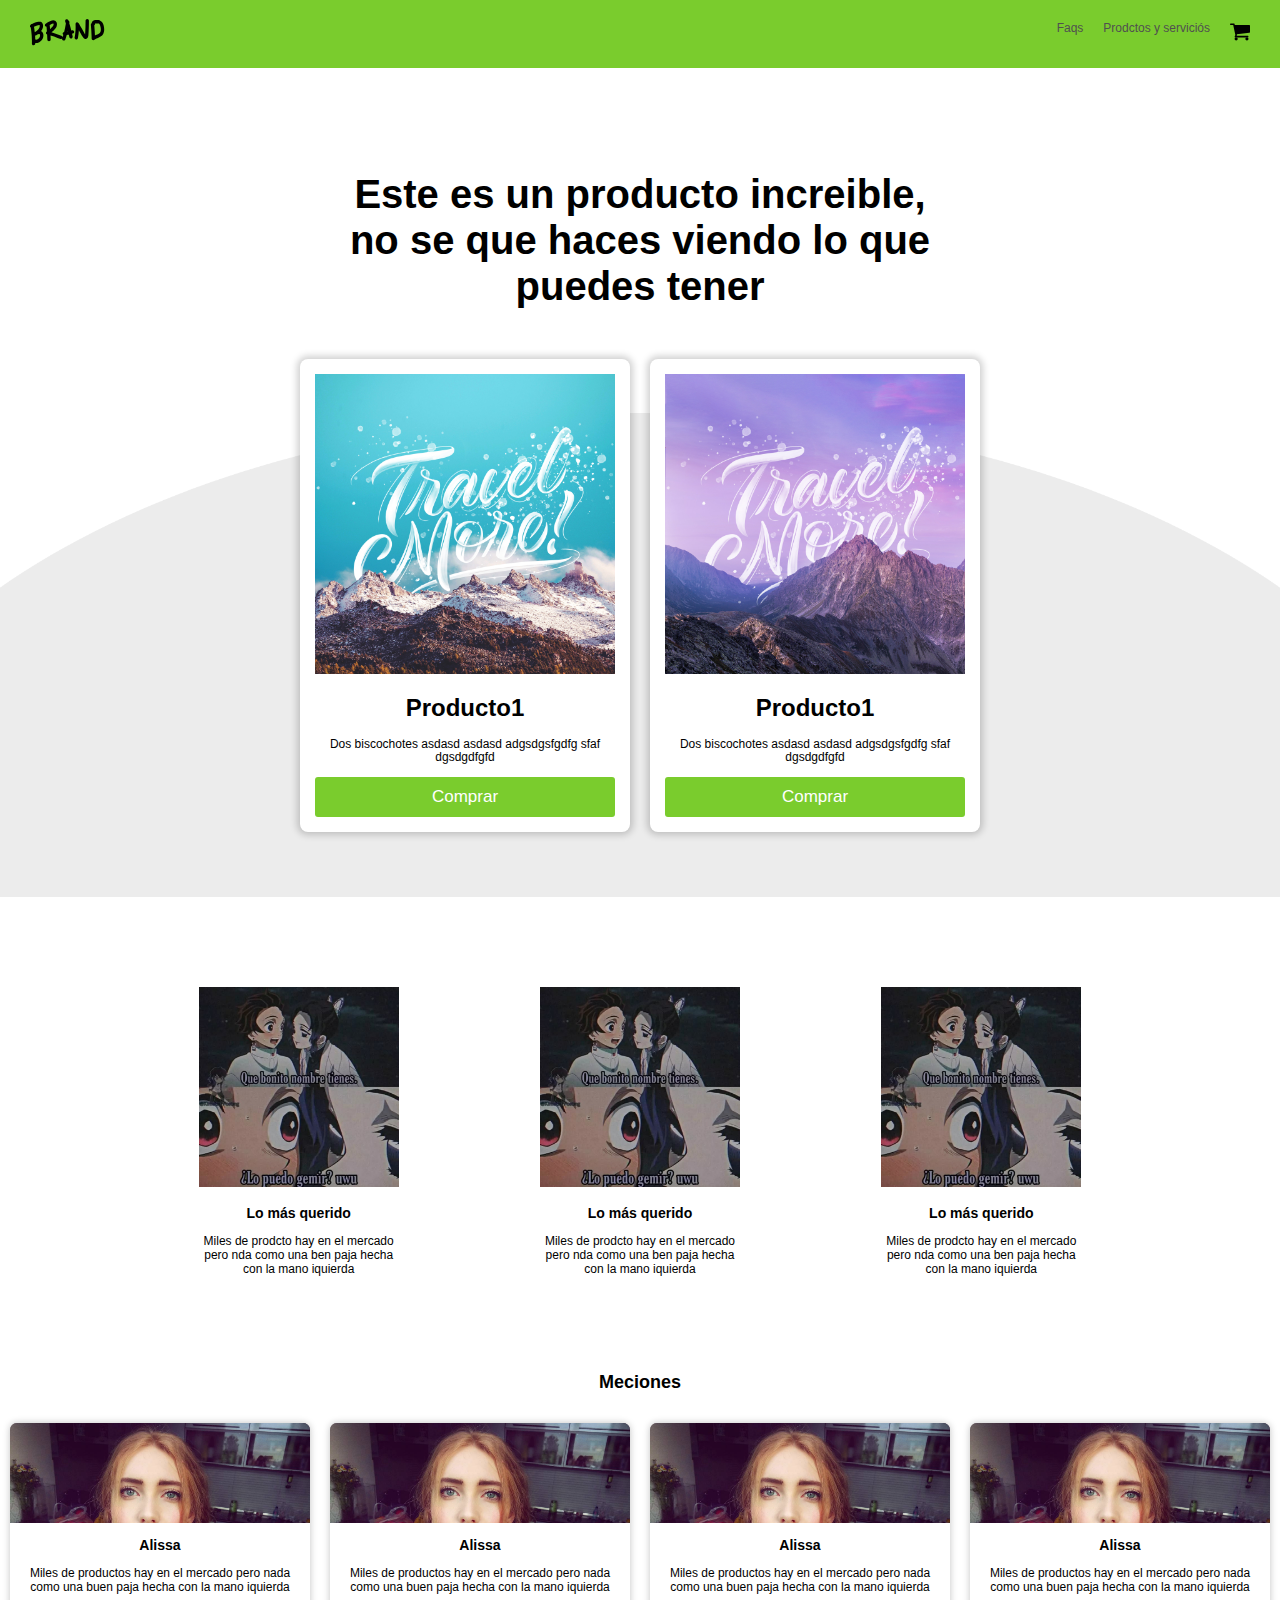
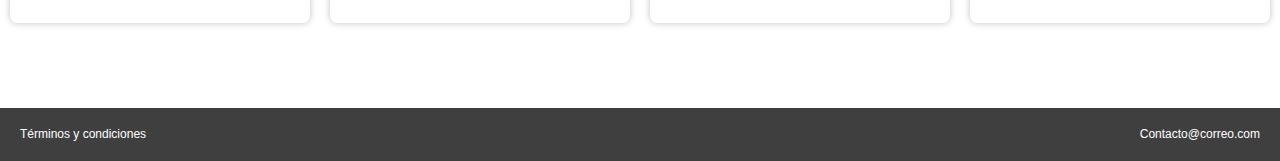
==== index.html @ cdfe1f4c "Proyecto Completo" ====
<!DOCTYPE html>
<html lang="en">
  <head>
    <meta charset="UTF-8" />
    <meta name="viewport" content="width=device-width, initial-scale=1.0" />
    <meta http-equiv="X-UA-Compatible" content="ie=edge" />
    <title>NavBar</title>
    <!-- <link rel="stylesheet" href="https://stackpath.bootstrapcdn.com/bootstrap/4.4.1/css/bootstrap.min.css" integrity="sha384-Vkoo8x4CGsO3+Hhxv8T/Q5PaXtkKtu6ug5TOeNV6gBiFeWPGFN9MuhOf23Q9Ifjh" crossorigin="anonymous"> -->
    <link rel="stylesheet" href="./css/estilos.css" />
    <link rel="stylesheet" href="./css/Normalize.css" />
    <link rel="stylesheet" href="./css/mobile.css" />
    <link rel="stylesheet" href="./css/animation.css" />
  </head>

  <body>
    <nav class="fadeInDown">
      <div class="brand_image">
        <img src="./images/logo.png" alt="logo" />
      </div>
      <div class="nav_options">
        <ul>
          <li><a href="#">Faqs</a></li>
          <li><a href="#">Prodctos y serviciós</a></li>
          <li>
            <a href="#"><img src="./images/Carrito.svg" height="20px"/></a>
          </li>
        </ul>
      </div>
    </nav>

    <div class="main-section fadeIn">
      <H1> Este es un producto increible, no se que haces viendo lo que puedes tener </H1>

    </div>
<div class="podructs fadeIn">
  <div class="product fadeInUp">
    <div class="content">
      <div class="image-conten">
        <img src="./images/azul.jpg" width="300px">
      </div>
      <h1>Producto1</h1>
      <p>Dos biscochotes asdasd asdasd adgsdgsfgdfg sfaf dgsdgdfgfd </p>
      <a href="Formulario.html">
        <button href="#" class="main-botton">Comprar</button>
      </a>
    </div>

  </div>
  <div class="product fadeInUp">
    <div class="content">
      <div class="image-conten">
        <img src="./images/morado.jpg" width="300px">
      </div>
      <h1>Producto1</h1>
      <p>Dos biscochotes  asdasd asdasd adgsdgsfgdfg sfaf dgsdgdfgfd</p>
      <a href="Formulario.html">
        <button href="#" class="main-botton">Comprar</button>
      </a>
    </div>
  </div>
</div>


<div class="item-container">

<div class="lomas">

    
  <div class="item">
    <img class="image-item" src="./images/imagen.jpg">
    <h3>Lo más querido</h3>
    <p>Miles de prodcto hay en el mercado pero nda como una ben paja hecha con la mano iquierda</p>
  </div>
  <div class="item">
    <img class="image-item" src="./images/imagen.jpg">
    <h3>Lo más querido</h3>
    <p>Miles de prodcto hay en el mercado pero nda como una ben paja hecha con la mano iquierda</p>
  </div>
  <div class="item">
    <img class="image-item" src="./images/imagen.jpg">
    <h3>Lo más querido</h3>
    <p>Miles de prodcto hay en el mercado pero nda como una ben paja hecha con la mano iquierda</p>
  </div>


</div>

</div>



<div class="titulo-menciones">
  <h2>Meciones</h2>
</div>

<div class="meciones">

  <div class="mencion-box">
    <div class="image-marco">
      <img  class="image-mencionado" src="./images/Alisa.jpg" alt="">
    </div>
    <h3>Alissa</h3>
    <p>Miles de productos hay en el mercado pero nada como una buen paja hecha con la mano iquierda</p>
  </div>

  <div class="mencion-box">
    <div class="image-marco">
      <img  class="image-mencionado" src="./images/Alisa.jpg" alt="">
    </div>
    <h3>Alissa</h3>
    <p>Miles de productos hay en el mercado pero nada como una buen paja hecha con la mano iquierda</p>
  </div>
  
  <div class="mencion-box">
    <div class="image-marco">
      <img  class="image-mencionado" src="./images/Alisa.jpg" alt="">
    </div>
    <h3>Alissa</h3>
    <p>Miles de productos hay en el mercado pero nada como una buen paja hecha con la mano iquierda</p>
  </div>

  <div class="mencion-box">
    <div class="image-marco">
      <img  class="image-mencionado" src="./images/Alisa.jpg" alt="">
    </div>
    <h3>Alissa</h3>
    <p>Miles de productos hay en el mercado pero nada como una buen paja hecha con la mano iquierda</p>
  </div>

  
</div>
<footer>
   <a href="#"> Términos y condiciones </a>
   <a href="mailto:Contacto@correo.com"> Contacto@correo.com </a>
</footer>
    <script src="js/script.js"></script>
  </body>
</html>
---- css/estilos.css ----
html,
body {
  padding: 0;
  margin: 0;
  font-family: Helvetica, sans-serif;
  font-size: 12px;
}

nav {
  display: flex;
  background-color: #7acc2d;
  padding: 10px;
  color: white;
  justify-content: space-between;
  align-items: center;
}

nav ul {
  display: flex;
}

nav li {
  padding-right: 20px;
  list-style: none;
}

.brand_image {
  padding-left: 20px;
}

nav li a {
  color: rgb(80, 80, 80);
  text-decoration: none;
}

nav li a:hover {
  color: white;
}
label {
  font-size: 11px;
  padding-bottom: 5px;
}
.main-section {
  padding: 6% 27%;
  text-align: center;
  font-size: 20px;
  /* background-color: tomato; */
}

.podructs {
  background-image: url("../images/fondo_curva.png");
  max-height: 100px;
  background-size: cover;
  background-position: center top;
  display: flex;
  /* width: 100vh;s */
  padding: 15% 30%;
  /* padding: 150px; */
  /* align-items: center; */
  /* background-color: rgb(22, 255, 255); */
  justify-content: center;
  margin-bottom: 20px;
}
.product {
  padding: 10px;
  margin-top: -50%;
  /* background-color: yellow; */
  height: 600px;
  margin-bottom: 60px;
}
.product .content {
  background-color: white;
  padding: 15px;
  text-align: center;
  box-shadow: 0 0 7px 3px rgba(0, 0, 0, 0.19);
  border-radius: 8px;
  margin-bottom: 40px;
}
.image-conten {
  text-align: center;
}
.main-botton {
  text-decoration: none;
  color: white;
  width: 100%;
  border: none;
  font-size: 17px;
  background-color: #7acc2d;
  border-radius: 3px;
  padding: 10px;
  cursor: pointer;
}
.main-botton:hover {
  background-color: #539614;
}

.item-container {
  /* background-color: violet; */
  /* padding: 10px; */
  display: flex;
  width: 100%;
  justify-content: center;
  height: 440px;
}

.lomas {
  width: 100%;
  height: inherit;
  align-items: center;
  justify-content: space-around;
  display: flex;
  flex-wrap: wrap;
  padding-left: 10%;
  padding-right: 10%;
  /* background-color: thistle; */
}

.item {
  width: 200px;
  height: 300px;
  /* padding: 500px; */
  text-align: center;
  /* padding-left: 20px; */
  /* background-color: rgb(71, 187, 255); */
  margin: 15px 10px;
}

.image-item {
  height: 200px;
}

.titulo-menciones {
  width: 100%;
  display: flex;
  align-items: center;
  justify-content: center;
}

.titulo-menciones h2 {
  display: flex;
}
.meciones {
  display: flex;
  width: 100%;
  height: 200px;
  display: flex;
  justify-content: center;
  text-align: center;
  /* background-color: tomato; */
  flex-wrap: wrap;
  padding-bottom: 100px;
}

.mencion-box {
  width: 300px;
  height: 200px;
  background-color: rgb(238, 236, 236);
  margin: 15px 10px;
  /* padding: 0px 10px; */
  background-color: white;
  justify-content: center;
  align-items: center;
  border-radius: 7px;
  box-shadow: 0 0 7px rgba(19, 19, 19, 0.26);
}

.image-marco {
  border-top-left-radius: inherit;
  border-top-right-radius: inherit;
  /* width: 300px; */
  height: 100px;
  overflow: hidden;
  /* background-color: lightcoral; */
  background-image: url("../images/Alisa.jpg");
}

.image-mencionado {
  /* width: 300px; */
  width: 100%;
  height: 100%;
  object-fit: cover;
  object-position: center top;
}

.mencion-box p {
  padding: 0px 10px;
}
.modulo_pago {
  background-color: white;
  box-shadow: 0 0 7px rgba(19, 19, 19, 0.26);
  padding: 10px;
}
.modulo_pago_images img {
  width: 100%;
}
.modulo_pago_images {
  max-width: 260px;
  text-align: center;
  width: 100%;
  margin: auto;
}
footer {
  background-color: rgb(63, 63, 63);
  display: flex;
  justify-content: space-between;
  align-items: center;
  /* position: absolute;
  bottom: 0; */
}
footer a {
  text-decoration: none;
  color: white;
  padding: 20px;
  /* font-weight: 600; */
}

.modulo_pago input{
  margin-top: 10px;
  width: 100%;
  height: 35px;
  border-radius: 2px;
  border: 1px solid;
}

.data {
  margin-top: 10px;
  width: 100%;
  padding: 5px;
  border-radius: 2px;
  border-radius: black;
  box-sizing: border-box;
}

.modulo_pago .main-botton {
  margin-top: 10px;
  text-align: center;
  justify-content: center;
}
---- css/mobile.css ----
@media (max-width: 600px) {
  body {
    background-color: lawngreen;
  }

  .products {
    flex-wrap: wrap;
    height: auto;
  }
  .product {
      
  }
}
---- css/animation.css ----
.fadeIn {
    -webkit-animation-duration: 4s;
  /* animation-duration: 4s; */
  /* animation-fill-mode: both; */
  -webkit-animation-fill-mode: both;
  -webkit-animation-name: fadeIn;
  /* animation-name: FadeIn; */
}
@keyframes fadeIn {
  from {
    opacity: 0;
  }
  to {
    opacity: 1;
  }
}

.fadeInDown {
    -webkit-animation-duration: 1s;
    /* animation-duration: 4s; */
    /* animation-fill-mode: both; */
    -webkit-animation-fill-mode: both;
    -webkit-animation-name: fadeInDown;
    /* animation-name: FadeIn; */
}

@keyframes fadeInDown {
    from {
      opacity: 0;
      -webkit-transform:translate3d(0, -100%,0) ;
      transform:translate3d(0, -100%,0) ;
    }
    to {
        opacity: 1;
        -webkit-transform:translate3d(0,0,0) ;
        transform:translate3d(0,0,0) ;
}
}

.fadeInUp {
    -webkit-animation-duration: 1s;
    /* animation-duration: 4s; */
    /* animation-fill-mode: both; */
    -webkit-animation-fill-mode: both;
    -webkit-animation-name: fadeInUp;
    /* animation-name: FadeIn; */
}

@keyframes fadeInUp {
    from {
      opacity: 0;
      -webkit-transform:translate3d(0,100%,0) ;
      transform:translate3d(0,100%,0) ;
    }
    to {
        opacity: 1;
        -webkit-transform:translate3d(0,0,0) ;
        transform:translate3d(0,0,0) ;
}
}
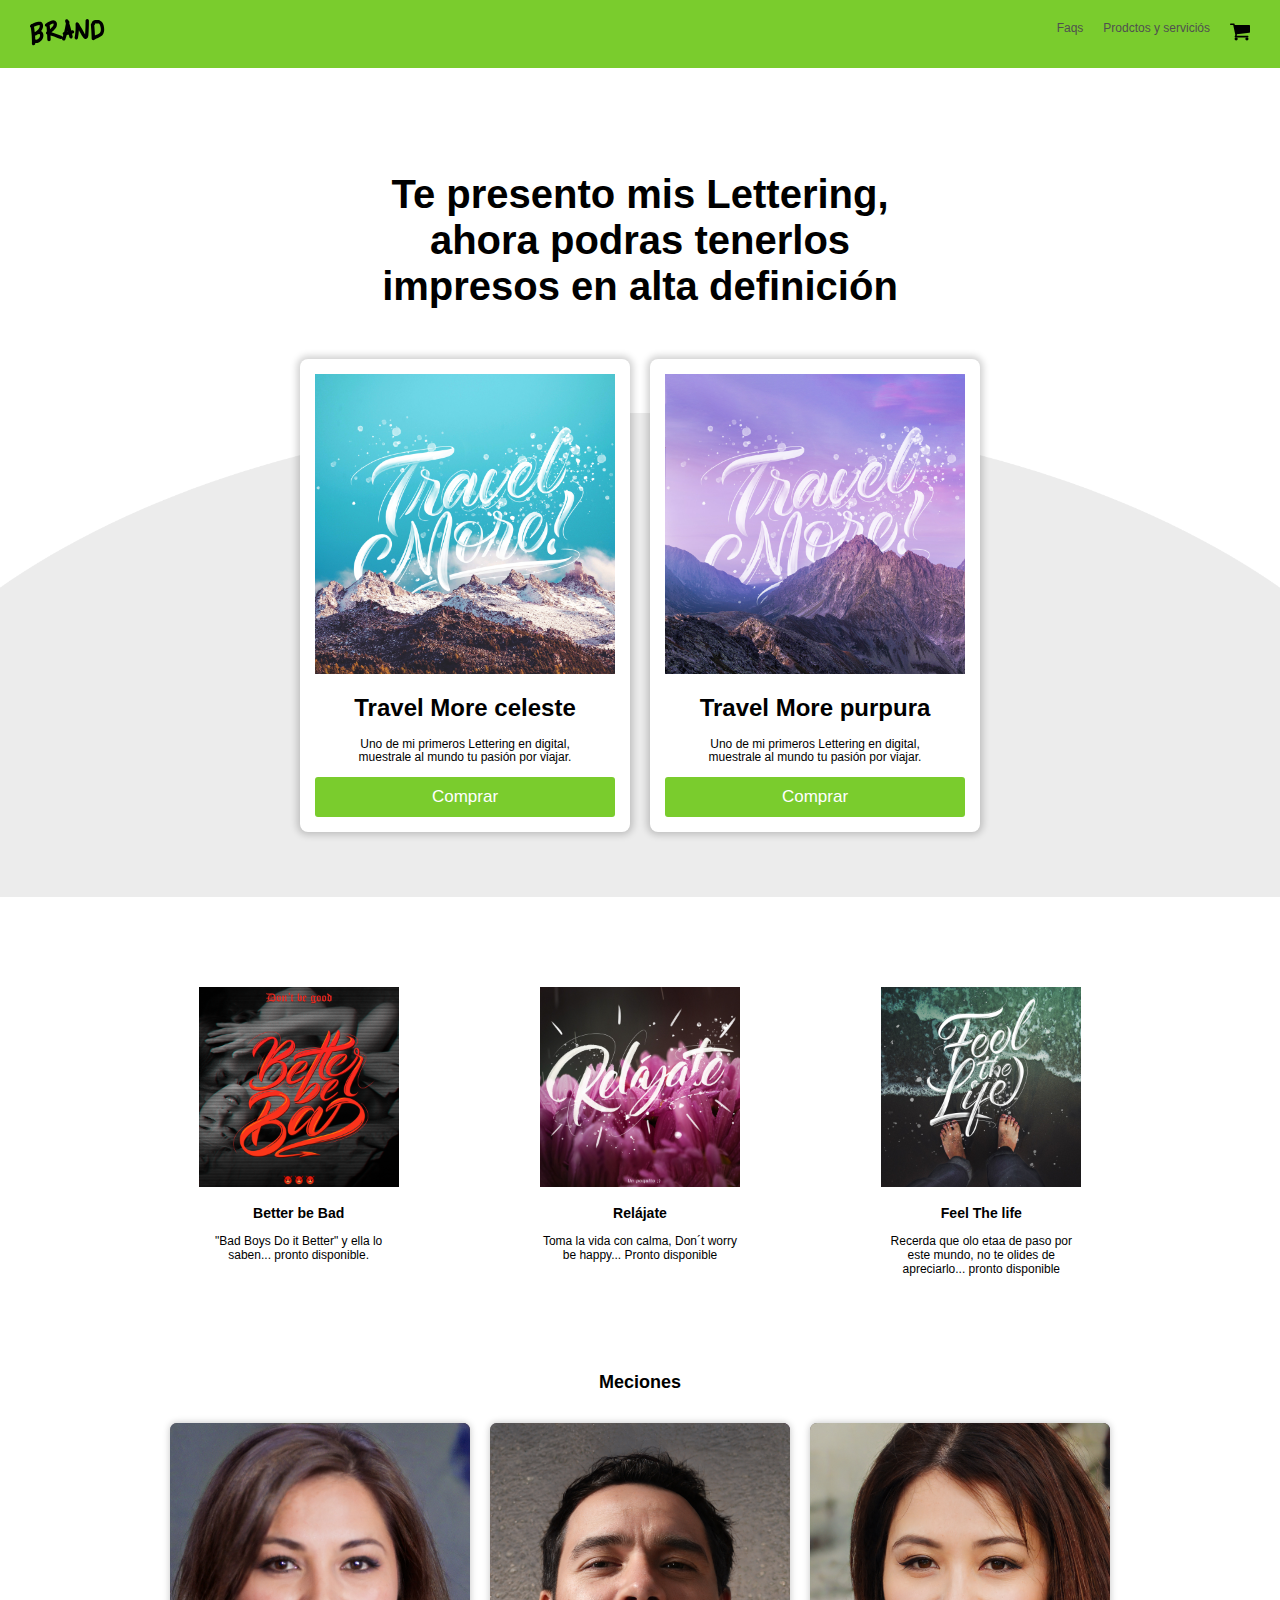
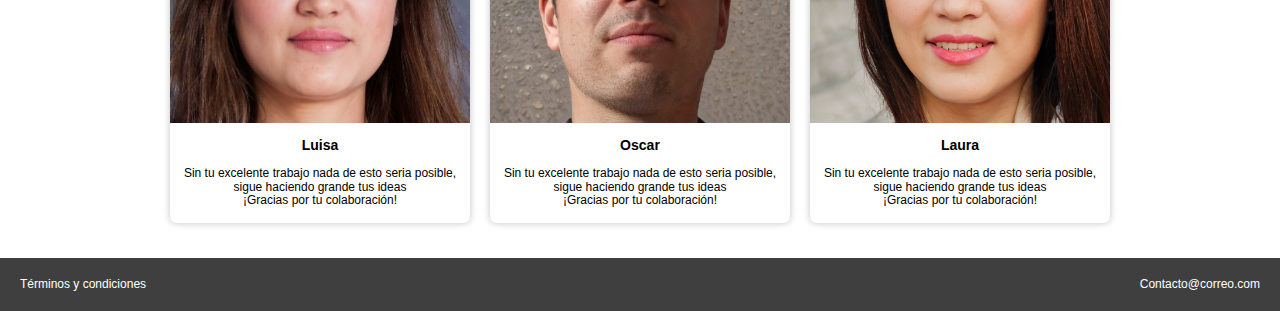
==== commit ba708922: "Listo" ====
--- a/index.html
+++ b/index.html
@@ -14,13 +14,15 @@
 
   <body>
     <nav class="fadeInDown">
-      <div class="brand_image">
-        <img src="./images/logo.png" alt="logo" />
-      </div>
+      <a href="index.html">
+        <div class="brand_image">
+          <img src="./images/logo.png" alt="logo" />
+        </div>
+      </a>
       <div class="nav_options">
         <ul>
-          <li><a href="#">Faqs</a></li>
-          <li><a href="#">Prodctos y serviciós</a></li>
+          <li><a href="https://www.youtube.com/watch?v=dQw4w9WgXcQ">Faqs</a></li>
+          <li><a href="producto.html">Prodctos y serviciós</a></li>
           <li>
             <a href="#"><img src="./images/Carrito.svg" height="20px"/></a>
           </li>
@@ -29,7 +31,7 @@
     </nav>
 
     <div class="main-section fadeIn">
-      <H1> Este es un producto increible, no se que haces viendo lo que puedes tener </H1>
+      <H1> Te presento mis Lettering, ahora podras tenerlos impresos en alta definición </H1>
 
     </div>
 <div class="podructs fadeIn">
@@ -38,8 +40,9 @@
       <div class="image-conten">
         <img src="./images/azul.jpg" width="300px">
       </div>
-      <h1>Producto1</h1>
-      <p>Dos biscochotes asdasd asdasd adgsdgsfgdfg sfaf dgsdgdfgfd </p>
+      <h1>Travel More celeste</h1>
+      <p>Uno de mi primeros Lettering en digital, <br>
+        muestrale al mundo tu pasión por viajar.</p>
       <a href="Formulario.html">
         <button href="#" class="main-botton">Comprar</button>
       </a>
@@ -51,9 +54,10 @@
       <div class="image-conten">
         <img src="./images/morado.jpg" width="300px">
       </div>
-      <h1>Producto1</h1>
-      <p>Dos biscochotes  asdasd asdasd adgsdgsfgdfg sfaf dgsdgdfgfd</p>
-      <a href="Formulario.html">
+      <h1>Travel More purpura</h1>
+      <p>Uno de mi primeros Lettering en digital, <br>
+        muestrale al mundo tu pasión por viajar.</p>
+      <a href="Formulario2.html">
         <button href="#" class="main-botton">Comprar</button>
       </a>
     </div>
@@ -67,19 +71,19 @@
 
     
   <div class="item">
-    <img class="image-item" src="./images/imagen.jpg">
-    <h3>Lo más querido</h3>
-    <p>Miles de prodcto hay en el mercado pero nda como una ben paja hecha con la mano iquierda</p>
+    <img class="image-item" src="./images/bad.png">
+    <h3>Better be Bad</h3>
+    <p>"Bad Boys Do it Better" y ella lo saben... pronto disponible.</p>
   </div>
   <div class="item">
-    <img class="image-item" src="./images/imagen.jpg">
-    <h3>Lo más querido</h3>
-    <p>Miles de prodcto hay en el mercado pero nda como una ben paja hecha con la mano iquierda</p>
+    <img class="image-item" src="./images/relajate.jpg">
+    <h3>Relájate</h3>
+    <p>Toma la vida con calma, Don´t worry be happy... Pronto disponible</p>
   </div>
   <div class="item">
-    <img class="image-item" src="./images/imagen.jpg">
-    <h3>Lo más querido</h3>
-    <p>Miles de prodcto hay en el mercado pero nda como una ben paja hecha con la mano iquierda</p>
+    <img class="image-item" src="./images/feel.jpg">
+    <h3>Feel The life</h3>
+    <p>Recerda que olo etaa de paso por este mundo, no te olides de apreciarlo... pronto disponible</p>
   </div>
 
 
@@ -97,40 +101,35 @@
 
   <div class="mencion-box">
     <div class="image-marco">
-      <img  class="image-mencionado" src="./images/Alisa.jpg" alt="">
+      <img  class="image-mencionado" src="./images/Luisa.png" alt="">
     </div>
-    <h3>Alissa</h3>
-    <p>Miles de productos hay en el mercado pero nada como una buen paja hecha con la mano iquierda</p>
+    <h3>Luisa</h3>
+    <p>Sin tu excelente trabajo nada de esto seria posible, sigue haciendo grande tus ideas <br>
+       ¡Gracias por tu colaboración!</p>
   </div>
 
   <div class="mencion-box">
     <div class="image-marco">
-      <img  class="image-mencionado" src="./images/Alisa.jpg" alt="">
+      <img  class="image-mencionado" src="./images/Oscar.jpg" alt="">
     </div>
-    <h3>Alissa</h3>
-    <p>Miles de productos hay en el mercado pero nada como una buen paja hecha con la mano iquierda</p>
+    <h3>Oscar</h3>
+    <p>Sin tu excelente trabajo nada de esto seria posible, sigue haciendo grande tus ideas <br>
+      ¡Gracias por tu colaboración!</p>
   </div>
   
   <div class="mencion-box">
     <div class="image-marco">
-      <img  class="image-mencionado" src="./images/Alisa.jpg" alt="">
+      <img  class="image-mencionado" src="./images/Laura.png" alt="">
     </div>
-    <h3>Alissa</h3>
-    <p>Miles de productos hay en el mercado pero nada como una buen paja hecha con la mano iquierda</p>
+    <h3>Laura</h3>
+    <p>Sin tu excelente trabajo nada de esto seria posible, sigue haciendo grande tus ideas <br>
+      ¡Gracias por tu colaboración!</p>
   </div>
-
-  <div class="mencion-box">
-    <div class="image-marco">
-      <img  class="image-mencionado" src="./images/Alisa.jpg" alt="">
-    </div>
-    <h3>Alissa</h3>
-    <p>Miles de productos hay en el mercado pero nada como una buen paja hecha con la mano iquierda</p>
-  </div>
-
   
 </div>
+
 <footer>
-   <a href="#"> Términos y condiciones </a>
+   <a href="https://www.youtube.com/watch?v=dQw4w9WgXcQ"> Términos y condiciones </a>
    <a href="mailto:Contacto@correo.com"> Contacto@correo.com </a>
 </footer>
     <script src="js/script.js"></script>
--- a/css/estilos.css
+++ b/css/estilos.css
@@ -148,12 +148,12 @@
   text-align: center;
   /* background-color: tomato; */
   flex-wrap: wrap;
-  padding-bottom: 100px;
+  padding-bottom: 250px;
 }
 
 .mencion-box {
   width: 300px;
-  height: 200px;
+  height: 400px;
   background-color: rgb(238, 236, 236);
   margin: 15px 10px;
   /* padding: 0px 10px; */
@@ -168,7 +168,7 @@
   border-top-left-radius: inherit;
   border-top-right-radius: inherit;
   /* width: 300px; */
-  height: 100px;
+  height: 300px;
   overflow: hidden;
   /* background-color: lightcoral; */
   background-image: url("../images/Alisa.jpg");
